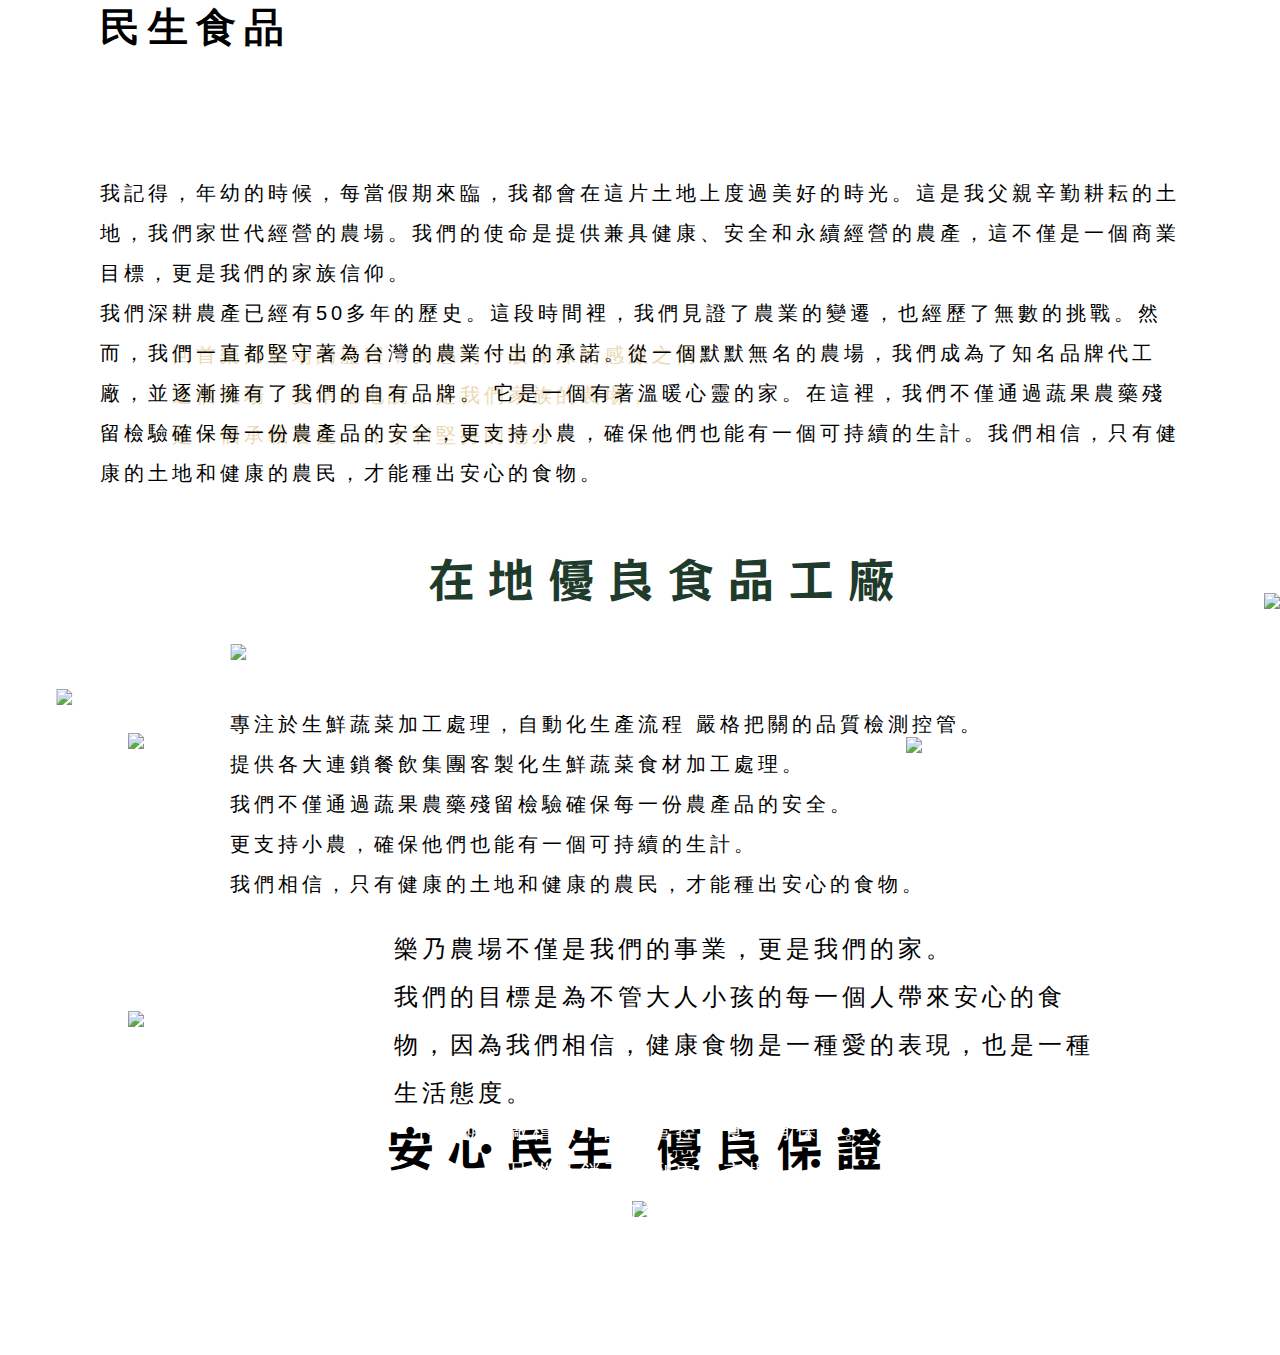
==== min.html @ bb5a7686 "Add files via upload" ====
<!DOCTYPE html>
<html lang="en">
<head>
    <meta charset="UTF-8">
    <meta name="viewport" content="width=device-width, initial-scale=1.0">
    <link rel="preconnect" href="https://fonts.googleapis.com">
<link rel="preconnect" href="https://fonts.gstatic.com" crossorigin>
<link href="https://fonts.googleapis.com/css2?family=RocknRoll+One&display=swap" rel="stylesheet">
<link rel="stylesheet" href="vendor/OwlCarousel2-2.3.4/assets/owl.carousel.css">
    <link rel="stylesheet" href="style.css">
    <title>民生食品</title>
</head>
<body>
    <div class="navbar">
        <img src="images/LOGO.png" alt="" height="75px">
        <ul>
            <li><a href="index.html">樂乃農場</a></li>
            <li><a href="min.html">民生食品</a></li>
            <li><a href="product.html">產品介紹</a></li>
        </ul>
        <div id="burger_btn">
            <div id="burgerL1"></div>
            <div id="burgerL2"></div>
            <div id="burgerL3"></div>
        </div>
        <ul id="burger_list">
            <li><a href="#about">樂乃農場</a></li>
            <li><a href="min.html">民生食品</a></li>
            <li><a href="product.html">產品介紹</a></li>
        </ul>
    </div>
    <div class="min_head">
        <img src="images/min_head.png" alt="" class="min_head_img">
        <div class="min_logo row">
            <img src="images/民生LOGO.png" alt="">
            <h2>民生食品</h2>
        </div>
        <div class="min_said">
            <img src="images/min_said.png" alt="">
            <p>回首樂乃農場的歷程，我感到一股深深的感激之情。<br />
              這個農場，更準確地說，是我們家族的農場，<br />
              是一個承載著愛、汗水和堅持的地方。
            </p>
        </div> 
        <div class="min_said_content">
            <p>
                我記得，年幼的時候，每當假期來臨，我都會在這片土地上度過美好的時光。這是我父親辛勤耕耘的土地，我們家世代經營的農場。我們的使命是提供兼具健康、安全和永續經營的農產，這不僅是一個商業目標，更是我們的家族信仰。<br />
                我們深耕農產已經有50多年的歷史。這段時間裡，我們見證了農業的變遷，也經歷了無數的挑戰。然而，我們一直都堅守著為台灣的農業付出的承諾。從一個默默無名的農場，我們成為了知名品牌代工廠，並逐漸擁有了我們的自有品牌。 它是一個有著溫暖心靈的家。在這裡，我們不僅通過蔬果農藥殘留檢驗確保每一份農產品的安全，更支持小農，確保他們也能有一個可持續的生計。我們相信，只有健康的土地和健康的農民，才能種出安心的食物。
            </p>
        </div>  
    </div> 
    <div class="bg_decorate">
        <img src="images/bg_decorate.png" width="100%">
    </div>
    <div class="factory">
        <div class="factory_top">
            <img src="images/factory_top.png" width="100%">
        </div>
        <img src="images/factory_bg.png" width="100%">
        <div class="factory_info">
            <h1>在地優良食品工廠</h1>
            <img src="images/factory_img.png" width="100%">
            <p>
                專注於生鮮蔬菜加工處理，自動化生產流程
                嚴格把關的品質檢測控管。<br />
                提供各大連鎖餐飲集團客製化生鮮蔬菜食材加工處理。<br />
                我們不僅通過蔬果農藥殘留檢驗確保每一份農產品的安全。<br />
                更支持小農，確保他們也能有一個可持續的生計。<br />
                我們相信，只有健康的土地和健康的農民，才能種出安心的食物。<br />
            </p>
        </div>
        <div class="factory_bottom">
            <img src="images/factory_bottom.png" width="100%">
        </div>
    </div> 
    <div class="factory_point row">
        <div class="col-3 factory_p1">
            <img src="images/factory_p1.png" alt="">
        </div>
        <div class="col-3">
            <img src="images/factory_p2.png" alt="">
        </div>
        <div class="col-3">
            <img src="images/factory_p3.png" alt="">
        </div>
    </div>
    <div class="fruit">
        <img src="images/fruit_bg.png" width="100%">
        <div class="fruit_content">
            <p>
                樂乃農場不僅是我們的事業，更是我們的家。 <br />
                我們的目標是為不管大人小孩的每一個人帶來安心的食物，因為我們相信，健康食物是一種愛的表現，也是一種生活態度。
            </p>        
        </div>

    </div>
    <div class="award">
        <h1>安心民生 優良保證</h1>
        <div class="award_cotent">
            <img src="images/award_bg.png" width="100%">
            <p>
                不定期訪廠稽核，品質管控，食安有保障。<br />
                產品從外銷工廠到內銷市場，<br />供應全台各大知名連鎖餐飲業。 <br />
                堅持產品的衛生、安全，符合政府法規。<br />
                取得HACCP，保證加工系統流程的食品安全。<br />
            </p>
        </div>
        <div class="award_img owl-carousel owl-theme">
            <div>
                <img src="images/award1.png" alt="">
            </div>
            <div>
                <img src="images/award3.png" alt="">
            </div>
            <div>
                <img src="images/award2.png" alt="">
            </div>
        </div>
    </div>      
</body>
<script src="vendor/jquery/jquery-3.5.1.min.js"></script>
<script>
    $(document).ready(function(){
        // 導覽列的變化 偵測視窗滾動事件
        $(window).scroll(function () {
            scrolledPx = $(this).scrollTop();
            if (scrolledPx > 200) {
                $('.navbar').addClass('show_nav');
            }
            else {
                $('.navbar').removeClass('show_nav');
            }
        })
        //burger_btn
        $("#burger_btn").click(function(){
            $("#burger_list").slideToggle();
        })

    })
</script>
<script src="vendor/jquery/jquery-3.5.1.min.js"></script>
<script src="vendor/OwlCarousel2-2.3.4/owl.carousel.js"></script>
<script>
    $(document).ready(function(){
        // 導覽列的變化 偵測視窗滾動事件
        $(window).scroll(function () {
            scrolledPx = $(this).scrollTop();
            if (scrolledPx > 200) {
                $('.navbar').addClass('show_nav');
            }
            else {
                $('.navbar').removeClass('show_nav');
            }
        })
        $('.award .owl-carousel').owlCarousel({
            loop:false,
            margin:24,
            responsive:{
                0:{
                    items:1,
                    autoplay: true,  /* 自動輪播 */
                    autoplayTimeout: 5000,/* 輪播速度 */
                },
                740:{
                    items:2,
                    autoplay: true,  /* 自動輪播 */
                    autoplayTimeout: 5000,/* 輪播速度 */
                },
                1040:{
                    items:3
                }
            }
        })

        //burger_btn
        $("#burger_btn").click(function(){
            $("#burger_list").slideToggle();
        })

    })
</script>  
</html>
---- style.css ----
/* -------------------------- *\
	Globel
\* -------------------------- */
@font-face {
    font-family: 'jf-openhuninn';
    src: url('vendor/jf-openhuninn-2.0.ttf') format("truetype")
}
* {
	box-sizing: border-box;
	position: relative;
}
html,body {
    font-family: 'jf-openhuninn', sans-serif;
	margin: 0;
}
h1,h2,h3,h4,p{
    margin: 0;
}
a{
    text-decoration: none;
}
p{
    font-size: 20px;
    line-height: 40px;
    font-weight: 500;
    letter-spacing: 4px;
}
h1{
    font-size: 48px;
    letter-spacing:12px ;
    font-family: 'RocknRoll One', sans-serif;
    font-weight: 100;
}
h2{
    font-size: 40px;
    letter-spacing:8px ;
}
h3{
    font-size: 32px;
    font-weight: normal;
    letter-spacing: 8px;
}
h4{
    font-size: 24px;
    letter-spacing:12px;
    margin:4px 0 ;
}
.title{
    text-align: center;
}
/* -------------------------- *\
	Layout
\* -------------------------- */
.row{
    display: flex;
}
.col-3{
    width: 33.33%;
}
.col-6{
    width: 50%;
}

/* -------------------------- *\
	Component
\* -------------------------- */

/* header */
.navbar{
    width: 100%;
    background-color: #FFF;
    padding: 10px 80px;
    display: flex;
    justify-content: space-between;
    align-items: center;
    position: fixed;
    top: 0;
    opacity: 0;
    transition: 1s;
    z-index: 10;
}
.navbar.show_nav{
    opacity: 1;
}
ul{
    display: flex; 
    list-style: none;
}
ul li a{
    text-decoration: none;
    color: #1F3B2C;
    font-size:20px ;
    margin: 0 20px;
}
#burger_btn{
    /* border: #1F3B2C solid 2px; */
    display: none;
    flex-direction: column;
    justify-content: space-around;
    align-items: center;
    width: 40px;
    height: 40px;
}
#burger_btn div{
    width: 36px;
    height: 3px;
    background-color: #1F3B2C;
}

#burger_list{
    position: fixed;
    top:40px;
    right: 0;
    z-index: 9;
    width: 150px;
    background-color: #FFF;
    flex-direction: column;
    padding:20px 12px;
    display: none;
}
#burger_list li{
    margin:20px 0;
}
@media screen and (max-width: 740px){
    .navbar{
        padding: 10px 15px;
    }
    .navbar ul{
        display: none;
    }
    #burger_btn{
        display: flex;
    }
    .navbar a img{
        height: 40px;
    }
}

/* footer */
footer{
    display: flex;
    padding: 20px 50px;
    background-color: #1F3B2C;
    color: #FFF;
    justify-content: space-around;
    align-items: center;
}
footer .footer_logo{
    margin: 0 20px;
}
footer .media{
    margin: 20px 12px;
    text-align: center;
}
footer .media img{
    width: 60px;
    margin:0 12px;
}
@media screen and (max-width: 1024px){
    footer{
        flex-wrap: wrap;
        padding: 20px;
    }
    footer img{
        width: 150px;
    }
}
@media screen and (max-width: 740px){
    footer{
        flex-wrap: wrap;
    }
    footer div{
        margin: 20px 0;
    }
}
/* --------------- */
.mask{
    width: 100%;
    height: 100%;
    background-color: rgb(0, 0, 0,0.5);
    position: absolute;
    top: 0;
    left: 0;

}
/* -------------------------- *\
	jumbotorn
\* -------------------------- */
.jumbotorn{
    background-color: #F9EFDB;
}
.v{
    position: absolute;
    width: 160px;
    animation: vShake 8s infinite ;
}
.v1{
    left: 20%;
    bottom:80px ;
}
.v2{
    left: 45%;
    bottom:60px ;
    animation-delay: 2s;
}
.v3{
    right: 15%;
    bottom:100px ;
    animation-delay: 4s;
}

@keyframes vShake{
    25%{
        transform: rotate(-20deg);
    }
    50%{
        transform: rotate(0deg);
    }
    75%{
        transform: rotate(20deg);
    }
    100%{
        transform: rotate(0deg);
    }
}
/* -------------------------- *\
	about
\* -------------------------- */
.about{
    margin: 0;
    padding: 80px;
    background-color:#F9EFDB ;
}

.about_container{
    width: 80%;
    max-width: 1040px;
    margin: 20px auto;
    background-color: #9DBC98;
    border-radius: 8px;
    padding: 12px;
}
.about_container .col-3{
    border-right: 4px #F9EFDB  solid;
    padding: 12px 4px;
    text-align: center;
    color: #FFF;
}

.about_container .col-3:last-child{
    border: none;
}
.about_container .col-3 .icon{
    color: #F9EFDB;
    text-align: center;
    margin-bottom: 12px;
}
.about_container .col-3 .icon img{
    width: 80px;
}

/* -------------------------- *\
    know
\* -------------------------- */
.mask_img{
    width: 100%;
}
.know{
    background-image: url(images/know_bg.jpg);
    background-size: cover;
    text-align: center;
    padding-bottom: 200px;
}

.know_content{
    margin: 80px 0;
    display: inline-block;
    border-radius: 12px;
    background-color: #F9EFDB;
    padding: 24px;
}
.know_content img{
    width: 100%;
}
.know_content p{
    margin: 24px 0;
}
.mask_w{
    width: 100%;
    position: absolute;
    bottom: 0;
    right: 0;
}
/* -------------------------- *\
    news
\* -------------------------- */
.news{
    padding:40px 0 ;
    text-align: center;
    padding: 0 80px;
}
.news_container{
    margin: 80px 0;
}
.news_box{
    border-radius: 20px;
    overflow: hidden; 
}
.big_img{
    position: absolute;
    right: 0;
    width: 600px;
    bottom: -150px;
}
/* -------------------------- *\
    contact
\* -------------------------- */
.contact{
    padding: 80px 0;
    text-align: center;
    margin-bottom: 50px;
}
.contact img{
    margin-bottom: 40px;
}
.contact .big_img{
    left: 0;
    margin: 0;
    width: 320px;
    bottom: 80px;
}
.contact p{
    font-size: 32px;
    line-height: 80px;
}


/* -------------------------- *\
	min.html
\* -------------------------- */
.min_head{
    padding-left: 100px;
    margin-bottom: 100px;
}
.min_logo{
    align-items: center;
}
.min_head_img{
    position: absolute;
    top: 0;
    right: 0;
    width: 56%;
}
.min_said{
    margin-top: 100px;
    color: #EBD9B4;
}
.min_said img{
    width: 640px;
}
.min_said p{
    position: absolute;
    width:560px;
    top: 180px;
    left: 72px;
}
.min_said_content{
    padding-right:100px ;
}
.bg_decorate {
    text-align: right;
}
.bg_decorate img{
    width: 80%;
}
/* factory_info*/
.factory{
    max-width:1040px;
    width: 80%;
    margin: 80px auto;
    padding-top: 40px;
}
.factory_info{
    position: absolute;
    top: 50%;
    left: 50%;
    transform: translate(-50% ,-50%);
    width: 80%;
}
.factory_info h1{
    padding-left: 24%;
    margin-bottom: 32px;
    color: #1F3B2C;
}
.factory_info img{
    width: 100%;
}
.factory_info p{
    margin-top: 40px;
}
.factory_top{
    position: absolute;
    top: 0;
    left: 0;
    width: 35%;
    z-index: 5;
    transform: translate(-20%,-20%);
}
.factory_bottom{
    position: absolute;
    bottom: -6%;
    right: -6%;
    width: 30%;
}
/* ------------------ */
.factory_point{
    padding: 0 40px;
}
.factory_point .col-3 img{
    width: 100%;
}
.factory_point .col-3{
    padding: 0 12px;
}
.factory_point .col-3 img{
    max-width: 400px;
}
.factory_point .col-3:nth-child(1){
    padding-top: 60px;
}
.factory_point .col-3:nth-child(3){
    padding-top: 80px;
}

/* fruit */
.fruit{
    width: 80%;
    margin: 80px auto;
}
.fruit_content{
    position: absolute;
    top: 50%;
    right: 4%;
    transform: translateY(-50%);
    width: 70%;
}
.fruit_content p{
    font-size: 24px;
    line-height: 48px;
}

/* award */
.award{
    text-align: center;
}
.award_cotent{
    width: 720px;
    margin: 20px auto;
}
.award_cotent p{
    width: 100%;
    position: absolute;
    top: 50%;
    left: 50%;
    transform: translate(-50%,-50%);
    color: #FFF;
}
.award_img{
    width: 80%;
    margin: 40px auto;
}
/* -------------------------- *\
    product.html
\* -------------------------- */
.product_header{
    width: 100%;
    text-align: center;
    height: 800px;
    background-image: url(images/product/product_header.jpg);
    background-size: cover;
    background-attachment: fixed;
}

.brand_box{
    position: absolute;
    left: 50%;
    transform: translateX(-50%);
    margin-top: 80px;
    min-width: 660px;
}
.brand_box img{
    width: 320px;
}
.product_header .brand_box h1{
    color: #FFF;
    font-size: 48px;
    letter-spacing: 24px;
    margin-top: 40px;
}
.bottom_mask{
    width: 100%;
    position: absolute;
    bottom: -6px;
}
@media screen and (max-width: 740px){
    .product_header{
        height: 600px;
    }
    .brand_box img{
        width: 280px;
    }
    .product_header .brand_box h1{
        letter-spacing: 8px;
        font-size: 36px;
    }
    .brand_box {
        min-width: 520px;
    }
}
@media screen and (max-width: 540px){
    .product_header{
        height: 320px;
    }
    .brand_box img{
        width: 160px;
    }
    .product_header .brand_box{
        margin-top: 40px;
        min-width: 290px;
    }
    .product_header .brand_box h1{
        letter-spacing: 8px;
        font-size: 24px;
        margin-top: 12px;
    }
}
.product .row{
    width: 1040px;
    margin: 100px auto;
    margin-bottom: 0;
    flex-wrap: wrap;
    /* border: #1F3B2C 2px solid; */
}



/* product_card */
.product_card{
    width: 320px;
    height: 440px;
    border-radius: 12px;
    border: #9DBC98 4px  solid;
    overflow: hidden;
    margin: 12px;
}
.product_card .product_img{
    width: 100%;
    height: 240px;
}
.product_card .product_img img{
    width: 100%;
    height: 100%;
    object-fit: cover;
}

.product_card .product_content{
    height: 200px;
    background-color: #FFF;
    color: #1F3B2C;
    padding: 12px;
    display: flex;
    flex-direction: column;
    justify-content: space-between;
}
.product_card .product_content h3{
    font-family: 'RocknRoll One', sans-serif;
}
.product_point{
    display: flex;
    justify-content: space-between;
}
.more{
    padding: 4px 12px;
    font-size: 20px;
    background-color: #EBD9B4;
    color: #1F3B2C;
    border-radius: 4px;
    transition: 1s all; 
}
.more:hover{
    background-color: #1F3B2C;
    color: #EBD9B4;
   
}









/* product_title */
.product_title{
    height: 400px;
    background-size: cover;
    margin-top: 100px;
    color: #1F3B2C;
}
.product_title h2{
    font-family:'RocknRoll One', sans-serif ;
    text-align: center;
    font-size: 80px;
    font-weight: lighter;
    top: 50%;
    transform: translateY(-50%);
}
@media screen and (max-width: 540px){
    .product_title{
        height: 240px;
        margin-top: 100px;
    }
    .product_title h2{
        font-size: 48px;
    }
}
.noodle .product_title{
    background-position: bottom;
    padding-right: 150px;
}

.noodle .product_title h2{
    text-align: right;
    color: #EBD9B4;
}

.vet .product_title h2{
    color: #EBD9B4;
}

.vet{
    margin-bottom: 150px;
}

@media screen and (max-width: 740px) {
    .food .product_title{
        background-position-x: -100px;
    }
}
@media screen and (max-width: 540px){
    .food .product_title{
        background-position-x: -80px;
    }
    .food .product_title h2{
        text-align: right;
        padding-right: 20px;
    }
    .noodle .product_title{
        padding-right: 0;
        text-align: center;
    }
}
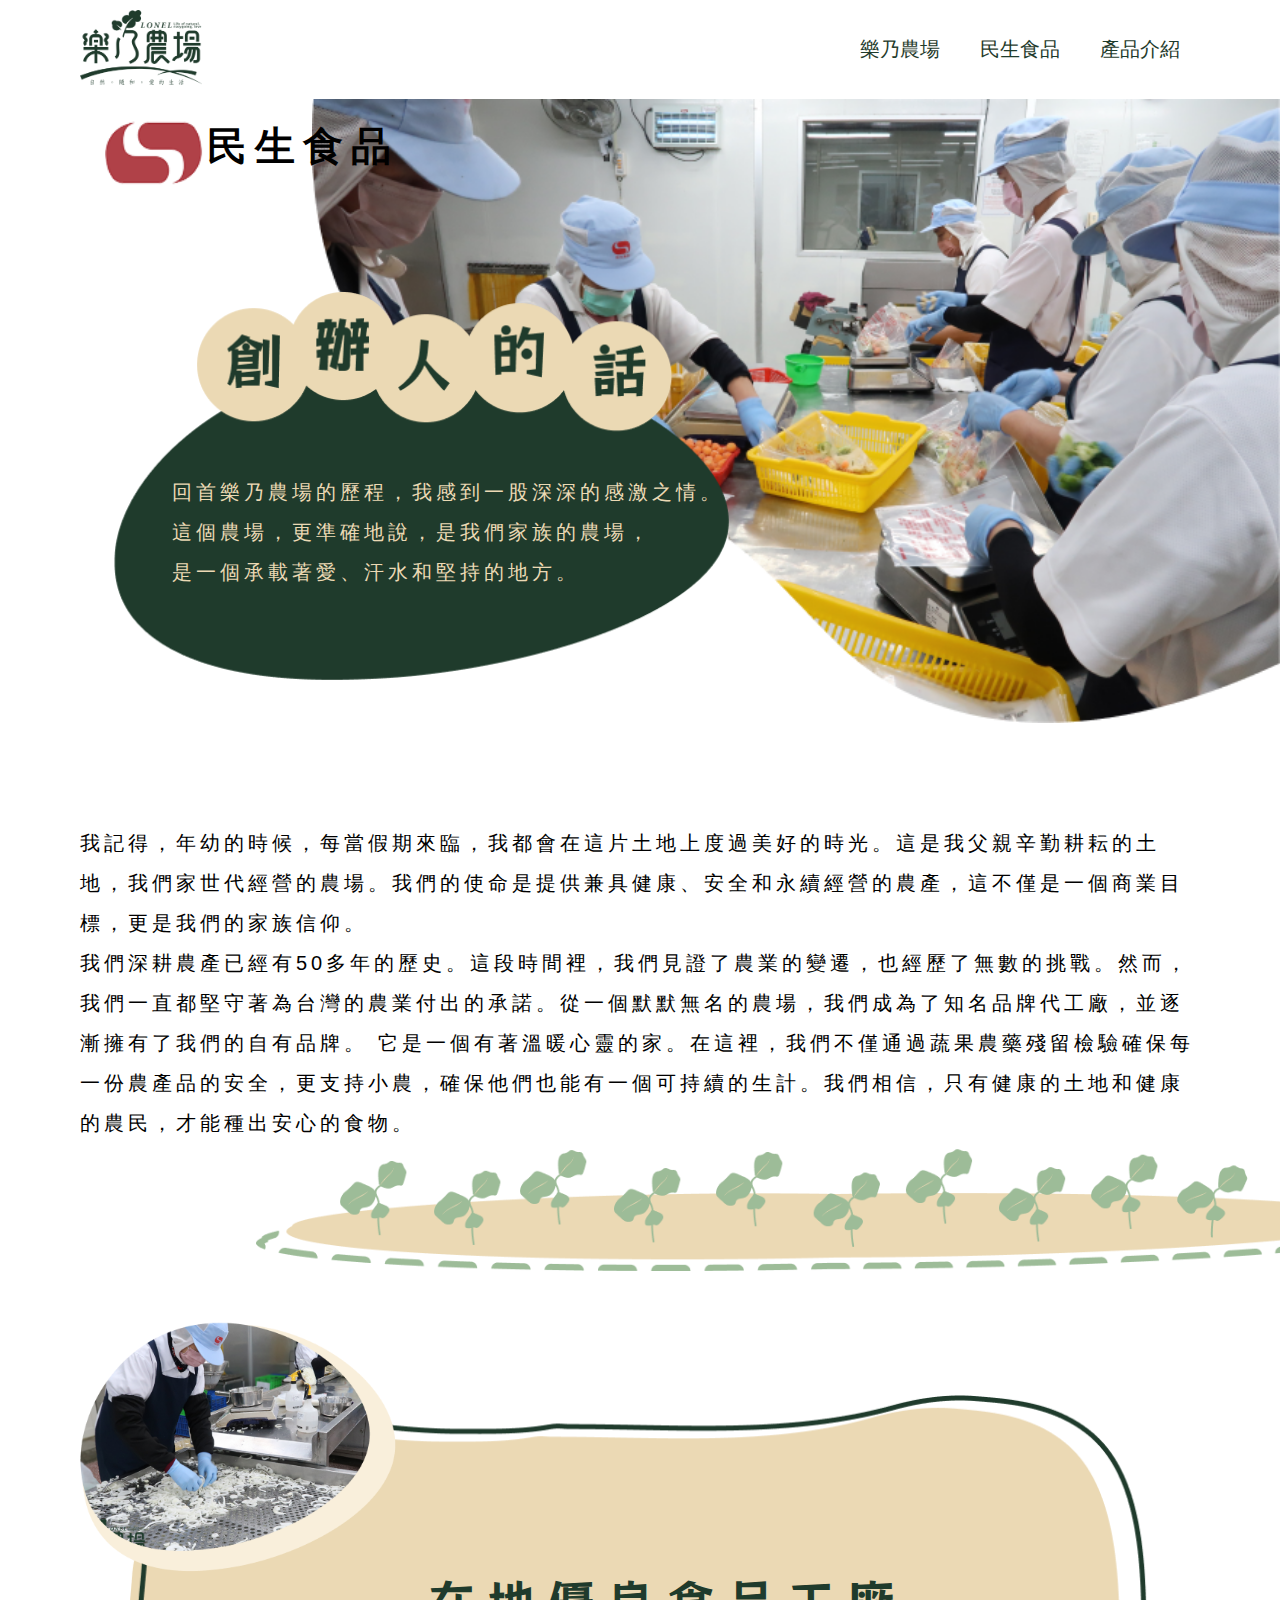
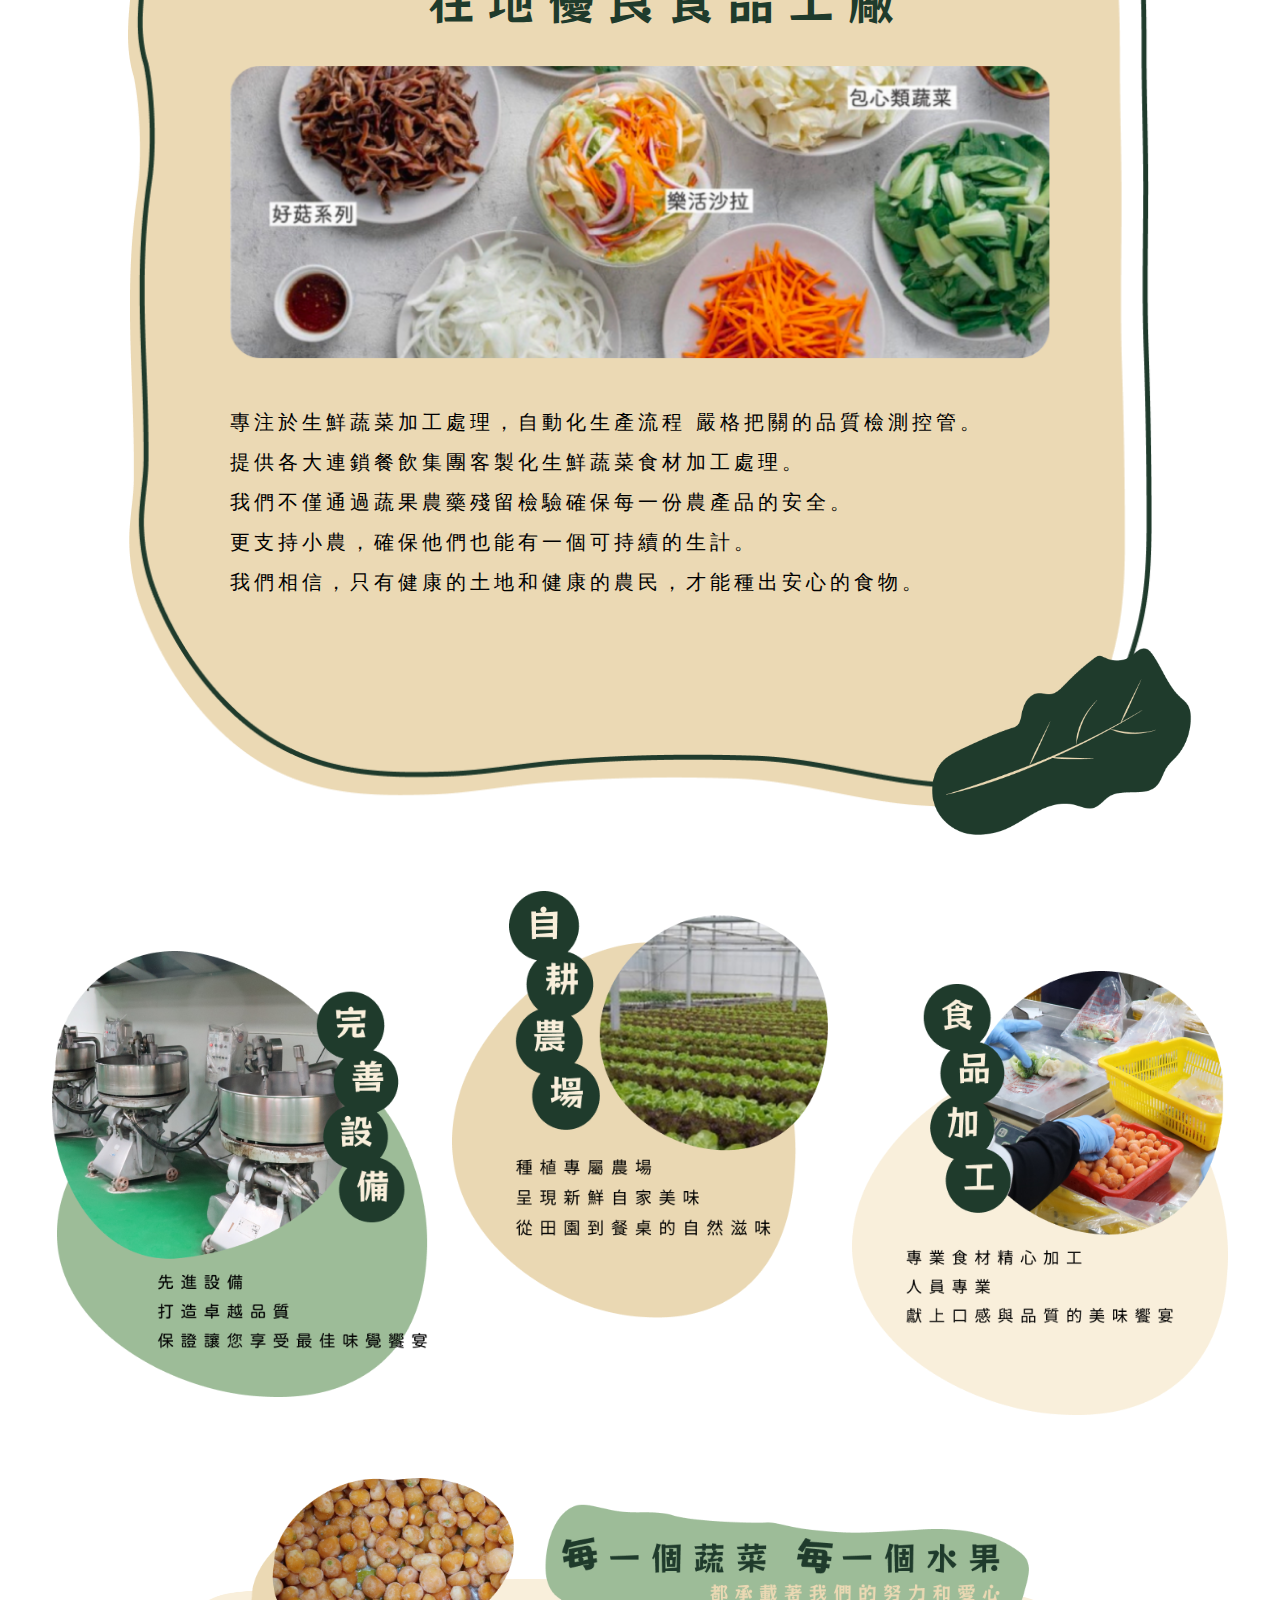
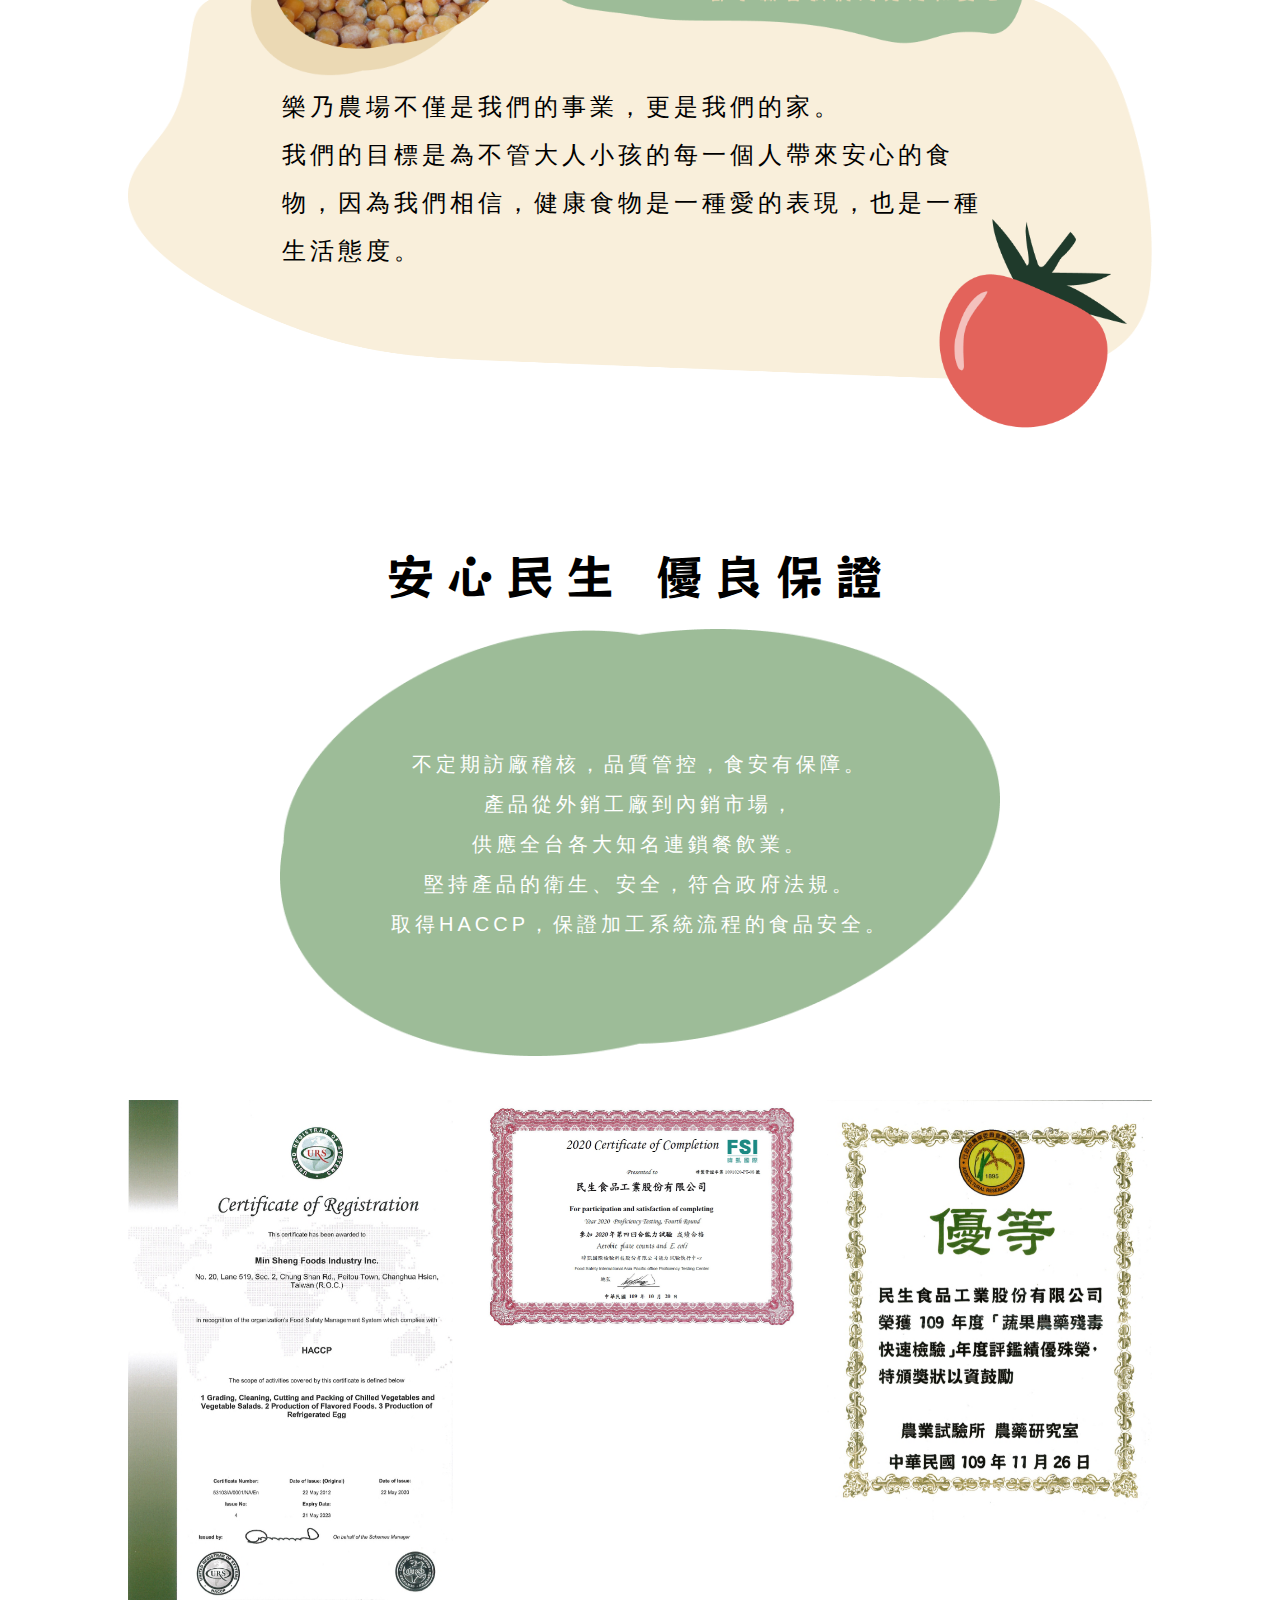
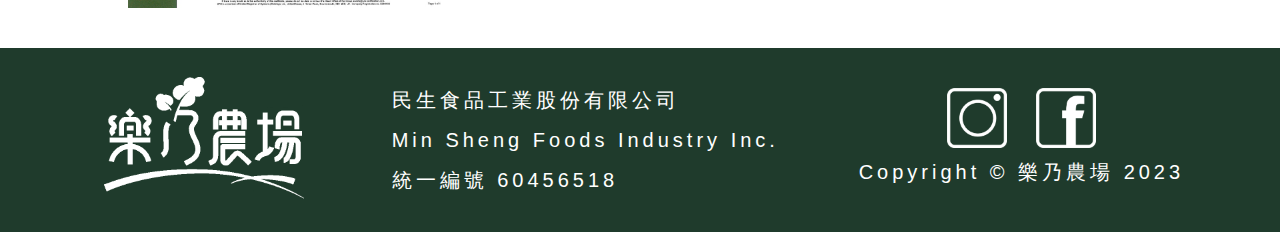
==== commit 3ad4b976: "RWD" ====
--- a/min.html
+++ b/min.html
@@ -10,9 +10,11 @@
     <link rel="stylesheet" href="style.css">
     <title>民生食品</title>
 </head>
-<body>
+<body class="min">
     <div class="navbar">
-        <img src="images/LOGO.png" alt="" height="75px">
+        <a href="index.html">
+            <img src="images/LOGO.png" class="Logo">
+        </a>
         <ul>
             <li><a href="index.html">樂乃農場</a></li>
             <li><a href="min.html">民生食品</a></li>
@@ -29,12 +31,25 @@
             <li><a href="product.html">產品介紹</a></li>
         </ul>
     </div>
-    <div class="min_head">
-        <img src="images/min_head.png" alt="" class="min_head_img">
+
+    <div class="min_head" >
+        <div class="min_head_img">
+            <img src="images/min_head.png" width="100%">
+            <div class="min_logo_ph row">
+                <div class="col-3">
+                    <img src="images/民生LOGO.png" width="100%">
+                </div>
+                <h2>民生食品</h2>
+            </div>
+        </div>
+
         <div class="min_logo row">
-            <img src="images/民生LOGO.png" alt="">
+            <div class="col-3">
+                <img src="images/民生LOGO.png" width="100%">
+            </div>
             <h2>民生食品</h2>
         </div>
+
         <div class="min_said">
             <img src="images/min_said.png" alt="">
             <p>回首樂乃農場的歷程，我感到一股深深的感激之情。<br />
@@ -42,21 +57,33 @@
               是一個承載著愛、汗水和堅持的地方。
             </p>
         </div> 
-        <div class="min_said_content">
-            <p>
-                我記得，年幼的時候，每當假期來臨，我都會在這片土地上度過美好的時光。這是我父親辛勤耕耘的土地，我們家世代經營的農場。我們的使命是提供兼具健康、安全和永續經營的農產，這不僅是一個商業目標，更是我們的家族信仰。<br />
-                我們深耕農產已經有50多年的歷史。這段時間裡，我們見證了農業的變遷，也經歷了無數的挑戰。然而，我們一直都堅守著為台灣的農業付出的承諾。從一個默默無名的農場，我們成為了知名品牌代工廠，並逐漸擁有了我們的自有品牌。 它是一個有著溫暖心靈的家。在這裡，我們不僅通過蔬果農藥殘留檢驗確保每一份農產品的安全，更支持小農，確保他們也能有一個可持續的生計。我們相信，只有健康的土地和健康的農民，才能種出安心的食物。
-            </p>
-        </div>  
+
+        <div class="min_said_phone">
+            <img src="images/Title_said.png" alt="">
+            <p>回首樂乃農場的歷程，我感到一股深深的感激之情。<br />
+              這個農場，更準確地說，是我們家族的農場，<br />
+              是一個承載著愛、汗水和堅持的地方。
+            </p>
+        </div> 
     </div> 
+    <div class="min_said_content">
+        <p>
+            我記得，年幼的時候，每當假期來臨，我都會在這片土地上度過美好的時光。這是我父親辛勤耕耘的土地，我們家世代經營的農場。我們的使命是提供兼具健康、安全和永續經營的農產，這不僅是一個商業目標，更是我們的家族信仰。<br />
+            我們深耕農產已經有50多年的歷史。這段時間裡，我們見證了農業的變遷，也經歷了無數的挑戰。然而，我們一直都堅守著為台灣的農業付出的承諾。從一個默默無名的農場，我們成為了知名品牌代工廠，並逐漸擁有了我們的自有品牌。 它是一個有著溫暖心靈的家。在這裡，我們不僅通過蔬果農藥殘留檢驗確保每一份農產品的安全，更支持小農，確保他們也能有一個可持續的生計。我們相信，只有健康的土地和健康的農民，才能種出安心的食物。
+        </p>
+    </div>  
     <div class="bg_decorate">
         <img src="images/bg_decorate.png" width="100%">
     </div>
+
+
     <div class="factory">
         <div class="factory_top">
             <img src="images/factory_top.png" width="100%">
         </div>
-        <img src="images/factory_bg.png" width="100%">
+        <div class="factory_bg">
+            <img src="images/factory_bg.png" width="100%">
+        </div>
         <div class="factory_info">
             <h1>在地優良食品工廠</h1>
             <img src="images/factory_img.png" width="100%">
@@ -73,6 +100,8 @@
             <img src="images/factory_bottom.png" width="100%">
         </div>
     </div> 
+
+
     <div class="factory_point row">
         <div class="col-3 factory_p1">
             <img src="images/factory_p1.png" alt="">
@@ -84,20 +113,32 @@
             <img src="images/factory_p3.png" alt="">
         </div>
     </div>
+
     <div class="fruit">
-        <img src="images/fruit_bg.png" width="100%">
+        <div class="fruit_top">
+            <img src="images/fruit_top.png" width="100%">
+        </div>
+
+        <div class="fruit_top_ph">
+            <img src="images/Title_fruit.png" width="100%">
+        </div>
+
         <div class="fruit_content">
+            <img src="images/fruit_bg.png">
             <p>
                 樂乃農場不僅是我們的事業，更是我們的家。 <br />
                 我們的目標是為不管大人小孩的每一個人帶來安心的食物，因為我們相信，健康食物是一種愛的表現，也是一種生活態度。
             </p>        
         </div>
-
-    </div>
+        <div class="fruit_bottom">
+            <img src="images/tomato.png" width="100%">
+        </div>
+    </div>
+    
     <div class="award">
         <h1>安心民生 優良保證</h1>
         <div class="award_cotent">
-            <img src="images/award_bg.png" width="100%">
+            <img src="images/award_bg.png" >
             <p>
                 不定期訪廠稽核，品質管控，食安有保障。<br />
                 產品從外銷工廠到內銷市場，<br />供應全台各大知名連鎖餐飲業。 <br />
@@ -116,42 +157,32 @@
                 <img src="images/award2.png" alt="">
             </div>
         </div>
-    </div>      
+    </div>
+    
+    <footer>
+        <div class="footer_logo">
+            <img src="images/LOGO_W.png" alt="" width="200px">
+        </div>
+        <div class="footer_content">
+            <p>民生食品工業股份有限公司</p>
+            <p>Min Sheng Foods Industry Inc.</p>
+            <p>統一編號 60456518</p>
+        </div>
+        <div class="media">
+            <a href="https://www.instagram.com/lonelmango/" target="_blank"> 
+                <img src="images/IG.png" alt="">
+            </a>
+            <a href="https://www.facebook.com/profile.php?id=100063876762363" target="_blank">
+                <img src="images/FB.png" alt="">
+            </a>
+            <p>Copyright © 樂乃農場 2023</p>
+        </div>
+    </footer>
 </body>
-<script src="vendor/jquery/jquery-3.5.1.min.js"></script>
-<script>
-    $(document).ready(function(){
-        // 導覽列的變化 偵測視窗滾動事件
-        $(window).scroll(function () {
-            scrolledPx = $(this).scrollTop();
-            if (scrolledPx > 200) {
-                $('.navbar').addClass('show_nav');
-            }
-            else {
-                $('.navbar').removeClass('show_nav');
-            }
-        })
-        //burger_btn
-        $("#burger_btn").click(function(){
-            $("#burger_list").slideToggle();
-        })
-
-    })
-</script>
 <script src="vendor/jquery/jquery-3.5.1.min.js"></script>
 <script src="vendor/OwlCarousel2-2.3.4/owl.carousel.js"></script>
 <script>
     $(document).ready(function(){
-        // 導覽列的變化 偵測視窗滾動事件
-        $(window).scroll(function () {
-            scrolledPx = $(this).scrollTop();
-            if (scrolledPx > 200) {
-                $('.navbar').addClass('show_nav');
-            }
-            else {
-                $('.navbar').removeClass('show_nav');
-            }
-        })
         $('.award .owl-carousel').owlCarousel({
             loop:false,
             margin:24,
--- a/style.css
+++ b/style.css
@@ -25,6 +25,7 @@
     font-weight: 500;
     letter-spacing: 4px;
 }
+
 h1{
     font-size: 48px;
     letter-spacing:12px ;
@@ -47,6 +48,15 @@
 }
 .title{
     text-align: center;
+}
+.title_img{
+    max-width: 360px;
+    width: 40%;
+}
+@media screen and (max-width: 740px){
+    .title_img{
+        width: 80%;
+    }
 }
 /* -------------------------- *\
 	Layout
@@ -79,6 +89,9 @@
     transition: 1s;
     z-index: 10;
 }
+.Logo{
+    height: 75px;
+}
 .navbar.show_nav{
     opacity: 1;
 }
@@ -102,7 +115,7 @@
     height: 40px;
 }
 #burger_btn div{
-    width: 36px;
+    width: 32px;
     height: 3px;
     background-color: #1F3B2C;
 }
@@ -131,8 +144,8 @@
     #burger_btn{
         display: flex;
     }
-    .navbar a img{
-        height: 40px;
+    .Logo{
+        height: 32px;
     }
 }
 
@@ -161,16 +174,23 @@
         flex-wrap: wrap;
         padding: 20px;
     }
+    footer p{
+        font-size: 12px;
+    }
+
+}
+@media screen and (max-width: 740px){
     footer img{
-        width: 150px;
-    }
-}
-@media screen and (max-width: 740px){
+        width: 80px;
+    }
     footer{
         flex-wrap: wrap;
     }
     footer div{
-        margin: 20px 0;
+        margin: 12px 0;
+    }
+    footer .media img{
+        width: 40px;
     }
 }
 /* --------------- */
@@ -189,26 +209,40 @@
 .jumbotorn{
     background-color: #F9EFDB;
 }
+.jumbotorn_img{
+    width: 100%;
+}
+.jumbotorn_phone{
+    width: 100%;
+    display: none;
+}
 .v{
     position: absolute;
-    width: 160px;
+    width: 12%;
     animation: vShake 8s infinite ;
 }
 .v1{
     left: 20%;
-    bottom:80px ;
+    bottom:5% ;
 }
 .v2{
     left: 45%;
-    bottom:60px ;
+    bottom:2% ;
     animation-delay: 2s;
 }
 .v3{
     right: 15%;
-    bottom:100px ;
+    bottom:6%;
     animation-delay: 4s;
 }
-
+@media screen and (max-width: 740px){
+    .jumbotorn_img{
+        display: none;
+    }
+    .jumbotorn_phone{
+        display: block;
+    }
+}
 @keyframes vShake{
     25%{
         transform: rotate(-20deg);
@@ -240,6 +274,8 @@
     border-radius: 8px;
     padding: 12px;
 }
+
+
 .about_container .col-3{
     border-right: 4px #F9EFDB  solid;
     padding: 12px 4px;
@@ -258,7 +294,25 @@
 .about_container .col-3 .icon img{
     width: 80px;
 }
-
+@media screen and (max-width: 1040px) {
+    .about{
+        padding: 80px 20px;
+    }
+    .about_container{
+        width: 100%;
+    }
+}
+@media screen and (max-width: 740px){
+    .about_container{
+        max-width:400px;
+        flex-wrap: wrap;
+    }
+    .about_container .col-3{
+        width: 100%;
+        border-right: none;
+        border-bottom:4px #F9EFDB  solid ;
+    }
+}
 /* -------------------------- *\
     know
 \* -------------------------- */
@@ -291,13 +345,36 @@
     bottom: 0;
     right: 0;
 }
+.know_content_phone{
+    border-radius: 8px;
+    background-color: #F9EFDB;
+    padding: 12px;
+    display: none;
+    width: 90%;
+    max-width: 560px;
+    margin: 40px 0;
+}
+.know_content_phone p{
+    font-size: 12px;
+}
+.know_content_phone img{
+    width: 100%;
+}
+@media screen and (max-width: 740px){
+    .know_content{
+        display: none;
+    }
+   
+    .know_content_phone{
+        display: inline-block;
+    }
+}
 /* -------------------------- *\
     news
 \* -------------------------- */
 .news{
-    padding:40px 0 ;
+    padding:40px 80px ;
     text-align: center;
-    padding: 0 80px;
 }
 .news_container{
     margin: 80px 0;
@@ -309,8 +386,21 @@
 .big_img{
     position: absolute;
     right: 0;
-    width: 600px;
     bottom: -150px;
+    z-index: -1;
+    width: 50%;
+    max-width: 400px;
+}
+@media screen and (max-width: 740px){
+    .news{
+        padding:20px;
+    }
+    .news_container{
+        margin: 40px 0;
+    }
+    .big_img{
+        bottom: -50px;
+    }
 }
 /* -------------------------- *\
     contact
@@ -326,31 +416,52 @@
 .contact .big_img{
     left: 0;
     margin: 0;
-    width: 320px;
     bottom: 80px;
+    width: 40%;
 }
 .contact p{
     font-size: 32px;
     line-height: 80px;
 }
-
+@media screen and (max-width: 740px){
+    .contact p{
+        font-size: 14px;
+        line-height: 24px;
+        padding: 8px;
+        background-color: #EBD9B4;
+        color: #1F3B2C;
+        border-radius: 4px;
+        margin: 12px;
+    }
+    .contact{
+        padding: 20px 0;
+    }
+}
 
 /* -------------------------- *\
 	min.html
 \* -------------------------- */
+.min .navbar{
+    opacity: 1;
+    position: relative;
+}
 .min_head{
+    padding-top: 20px;
     padding-left: 100px;
+    padding-bottom: 20px;
     margin-bottom: 100px;
+    background-image: url(images/min_head.png);
+    background-size: contain;
+    background-position: right;
+    background-repeat: no-repeat;
 }
 .min_logo{
-    align-items: center;
+    width: 320px;
 }
 .min_head_img{
-    position: absolute;
-    top: 0;
-    right: 0;
-    width: 56%;
-}
+    display: none;
+}
+
 .min_said{
     margin-top: 100px;
     color: #EBD9B4;
@@ -364,15 +475,98 @@
     top: 180px;
     left: 72px;
 }
+.min_said_phone{
+    display: none;
+}
+.min_said_phone img{
+    position: absolute;
+    top: -40px;
+}
+
 .min_said_content{
-    padding-right:100px ;
-}
+    padding:0 80px;
+}
+@media screen and (max-width: 1040px){
+    .min_head{
+        padding-left: 40px;
+        margin-bottom: 40px;
+    }
+    
+    .min_logo{
+        margin-left: 20px;
+    }
+    .min_said{
+        display: none;
+    }
+    .min_said_phone{
+        background-color: #1F3B2C;
+        color: #EBD9B4;
+        border-radius: 8px;
+        display: inline-block;
+        padding: 12px;
+        padding-top: 40px;
+        margin-top: 80px;
+    }
+}
+@media screen and (max-width: 740px){
+    .min_head{
+        padding:0 12px;
+        background-image: none;
+    }
+    .min_logo{
+        display: none;
+    }
+    .min_head_phone{
+        display: block;
+        width: 100%;
+        padding-left: 20px;
+    }
+    .min_head_img{
+        display: block;
+    }
+    .min_head_img .min_logo_ph{
+        color: #EBD9B4;
+        position: absolute;
+        bottom: 20px;
+        width:240px;
+    }
+    .min_logo_ph .col-3{
+        width: 20%;
+    }
+    .min_head_img .min_logo_ph h2{
+        font-size: 24px;
+    }
+    /* ---------------- */
+    .min_said{
+        display: none;
+    }
+    .min_said_phone p{
+        font-size: 14px;
+        line-height: 20px;
+    }
+    .min_said_content{
+        padding: 12px;
+        margin-bottom: 20px;
+    }
+    .min_said_content p{
+        font-size: 14px;
+        line-height: 20px;
+    }
+}
+
+
+
+
+
+
+
 .bg_decorate {
     text-align: right;
 }
 .bg_decorate img{
     width: 80%;
 }
+
 /* factory_info*/
 .factory{
     max-width:1040px;
@@ -392,7 +586,7 @@
     margin-bottom: 32px;
     color: #1F3B2C;
 }
-.factory_info img{
+.factory_bg{
     width: 100%;
 }
 .factory_info p{
@@ -403,6 +597,7 @@
     top: 0;
     left: 0;
     width: 35%;
+    min-width: 160px;
     z-index: 5;
     transform: translate(-20%,-20%);
 }
@@ -411,7 +606,49 @@
     bottom: -6%;
     right: -6%;
     width: 30%;
-}
+    min-width: 160px;
+}
+@media screen and (max-width: 1040px){
+    .factory_top{
+        left: 12px;
+    }
+    .factory_info h1{ 
+        font-size: 32px;
+        margin-bottom: 12px;
+    }
+    .factory_info p{
+        font-size: 14px;
+        margin-top: 12px;
+    }
+
+}
+
+@media screen and (max-width: 740px){
+    .factory{
+        max-width:700px;
+        width: 90%;
+    }
+    .factory_bg{
+        height: 600px;
+        width: 100%;
+    }
+    .factory_bg img{
+        height: 100%;
+    }
+    .factory_info h1{
+        padding-left: 8%;
+        font-size: 28px;
+        letter-spacing: 4px;
+    }
+    .factory_info p{
+        line-height: 20px;
+    }
+}
+
+
+
+
+
 /* ------------------ */
 .factory_point{
     padding: 0 40px;
@@ -431,24 +668,104 @@
 .factory_point .col-3:nth-child(3){
     padding-top: 80px;
 }
-
+@media screen and (max-width: 1040px){
+    .factory_point{
+        flex-wrap: wrap;
+        justify-content: center;
+    }
+    .factory_point .col-3{
+        width: 60%;
+    }
+}
+@media screen and (max-width: 740px){
+    .factory_point{
+        padding: 0;
+    }
+    .factory_point .col-3{
+        width: 80%;
+        padding: 0 !important;
+    }
+}
 /* fruit */
 .fruit{
     width: 80%;
+    padding: 80px 0;
     margin: 80px auto;
 }
+.fruit_top{
+    width: 76%;
+    position: absolute;
+    left: 50%;
+    transform: translate(-50%,-50%);
+    z-index: 2;
+}
+.fruit_top_ph{
+    width: 90%;
+    position: absolute;
+    left: 50%;
+    transform: translate(-50%,-50%);
+    z-index: 2;
+    display: none;
+}
+.fruit_bottom{
+    width: 240px;
+    position: absolute;
+    bottom: 0;
+    right: 0;
+}
 .fruit_content{
+    width: 100%;
+    height: 400px;
+}
+.fruit_content img{
+    width: 100%;
+    height: 100%;
+}
+.fruit_content p{
     position: absolute;
     top: 50%;
-    right: 4%;
-    transform: translateY(-50%);
+    left: 50%;
+    transform: translate(-50%,-50%);
     width: 70%;
-}
-.fruit_content p{
     font-size: 24px;
     line-height: 48px;
 }
 
+@media screen and (max-width: 1040px){
+    .fruit_content p{
+        font-size: 20px;
+        line-height: 32px;
+    }
+    .fruit_top{
+        width: 90%;
+    }
+    .fruit_bottom{
+        width: 200px;
+    }
+
+}
+@media screen and (max-width: 640px){
+    .fruit{
+        padding: 40px 0;
+    }
+    .fruit_top{
+        display: none;
+    }
+    .fruit_top_ph{
+        display: block;
+    }
+    .fruit_content p{
+        font-size: 14px;
+        line-height: 24px;
+    }
+    .fruit_content {
+        height: 400px;
+    }
+    .fruit_bottom{
+        width: 100px;
+    }
+
+}
 /* award */
 .award{
     text-align: center;
@@ -456,6 +773,9 @@
 .award_cotent{
     width: 720px;
     margin: 20px auto;
+}
+.award_cotent img{
+    width: 100%;
 }
 .award_cotent p{
     width: 100%;
@@ -468,6 +788,26 @@
 .award_img{
     width: 80%;
     margin: 40px auto;
+}
+@media screen and (max-width: 740px){
+    .award h1{
+        font-size: 32px;
+        width: 240px;
+        margin: 0 auto;
+    }
+    .award_cotent{
+        width: 90%;
+        margin: 20px auto;
+    }
+    .award_cotent img{
+        height: 300px;
+        max-width:400px;
+    }
+    .award_cotent p{
+        font-size: 14px;
+        line-height: 20px;
+        padding: 0 20px;
+    }
 }
 /* -------------------------- *\
     product.html
@@ -660,4 +1000,119 @@
         padding-right: 0;
         text-align: center;
     }
+}
+
+/* ---------------- *\
+	product_page
+\* ---------------- */
+.product_page{
+    width: 1040px;
+    padding: 150px 0;
+    margin: 0 auto;
+    background-color: #EBD9B4;
+}
+.product_page>.row{
+    margin: 0 20px;
+    border-radius: 12px;
+    overflow: hidden;
+    background-color: #FFF;
+    border: #9DBC98 4px solid;
+    padding: 12px 0;
+}
+.product_page .row .col-6{
+    margin: 0 20px;
+}
+.product_page .row .col-6 img{
+    width: 100%;
+    border-radius: 8px;
+}
+.product_page .row .col-6 h3{
+    padding: 4px;
+    border-radius: 4px;
+    background-color: #EBD9B4;
+    color: #1F3B2C;
+    margin-bottom: 8px;
+}
+.pLine{
+    border-left: #1F3B2C 4px solid;
+    margin: 8px 0;
+    padding-left: 8px;
+}
+
+.product_other_content a{
+    color: #1F3B2C;
+    border-bottom: #1F3B2C 1px solid;
+    font-weight: bold;
+}
+.product_other{
+    padding:40px;
+
+}
+.product_other_content{
+    padding:12px;
+    border-radius: 12px;
+    border: #1F3B2C 2px solid;
+}
+.product_other_content p{
+    letter-spacing: 0;
+}
+.product_other_content h4{
+    display: inline-block;
+    background-color: #1F3B2C;
+    color: #EBD9B4;
+    padding: 4px;
+    border-radius: 4px;
+    font-weight: normal;
+}
+.btn_group h3{
+    color: #1F3B2C;
+    font-size: 28px;
+    margin: 8px;
+    padding-left: 12px;
+}
+.btn_group .btn{
+    padding: 8px;
+    border-radius: 4px;
+}
+.btn_group .btn.click{
+    background-color: #9DBC98;
+    color: #fff;
+}
+.btn{
+    cursor: pointer;
+}
+
+#buy_con{
+    display: none;
+}
+
+@media screen and (max-width: 740px) {
+    .product_page{
+        width: 100%;
+        padding:80px 20px;
+    }
+    .product_page .row{
+        flex-wrap: wrap;
+        justify-content: center;
+    }
+    .product_page .row .col-6{
+        width: 100%;
+    }
+    .product_other{
+        padding: 0;
+        margin: 12px;
+    }
+    .btn_group .btn{
+        font-size: 20px;
+        letter-spacing: 4px;
+    }
+    .product_other_content p{
+        font-size: 12px;
+    }
+    .product_page .row .col-6 p{
+        font-size: 14px;
+    }
+    .product_other_content h4{
+        font-size: 16px;
+    }
 }